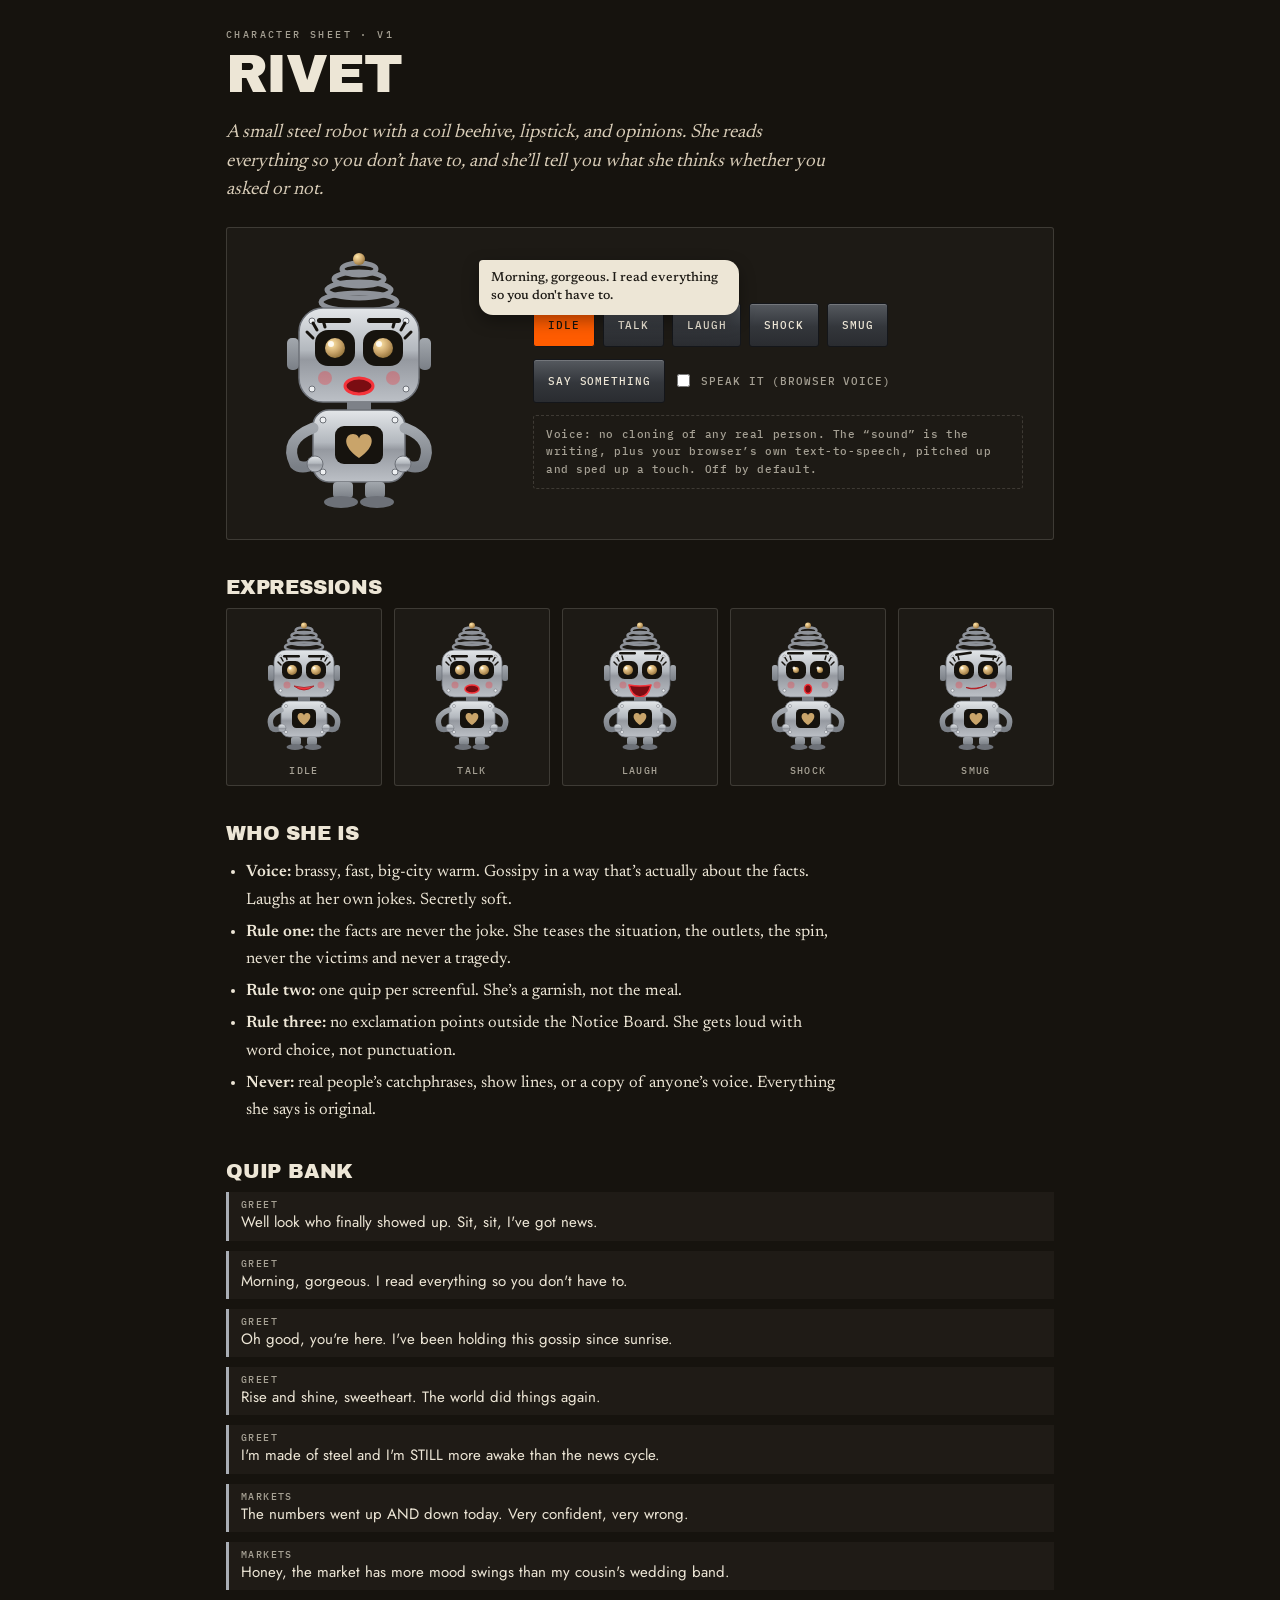
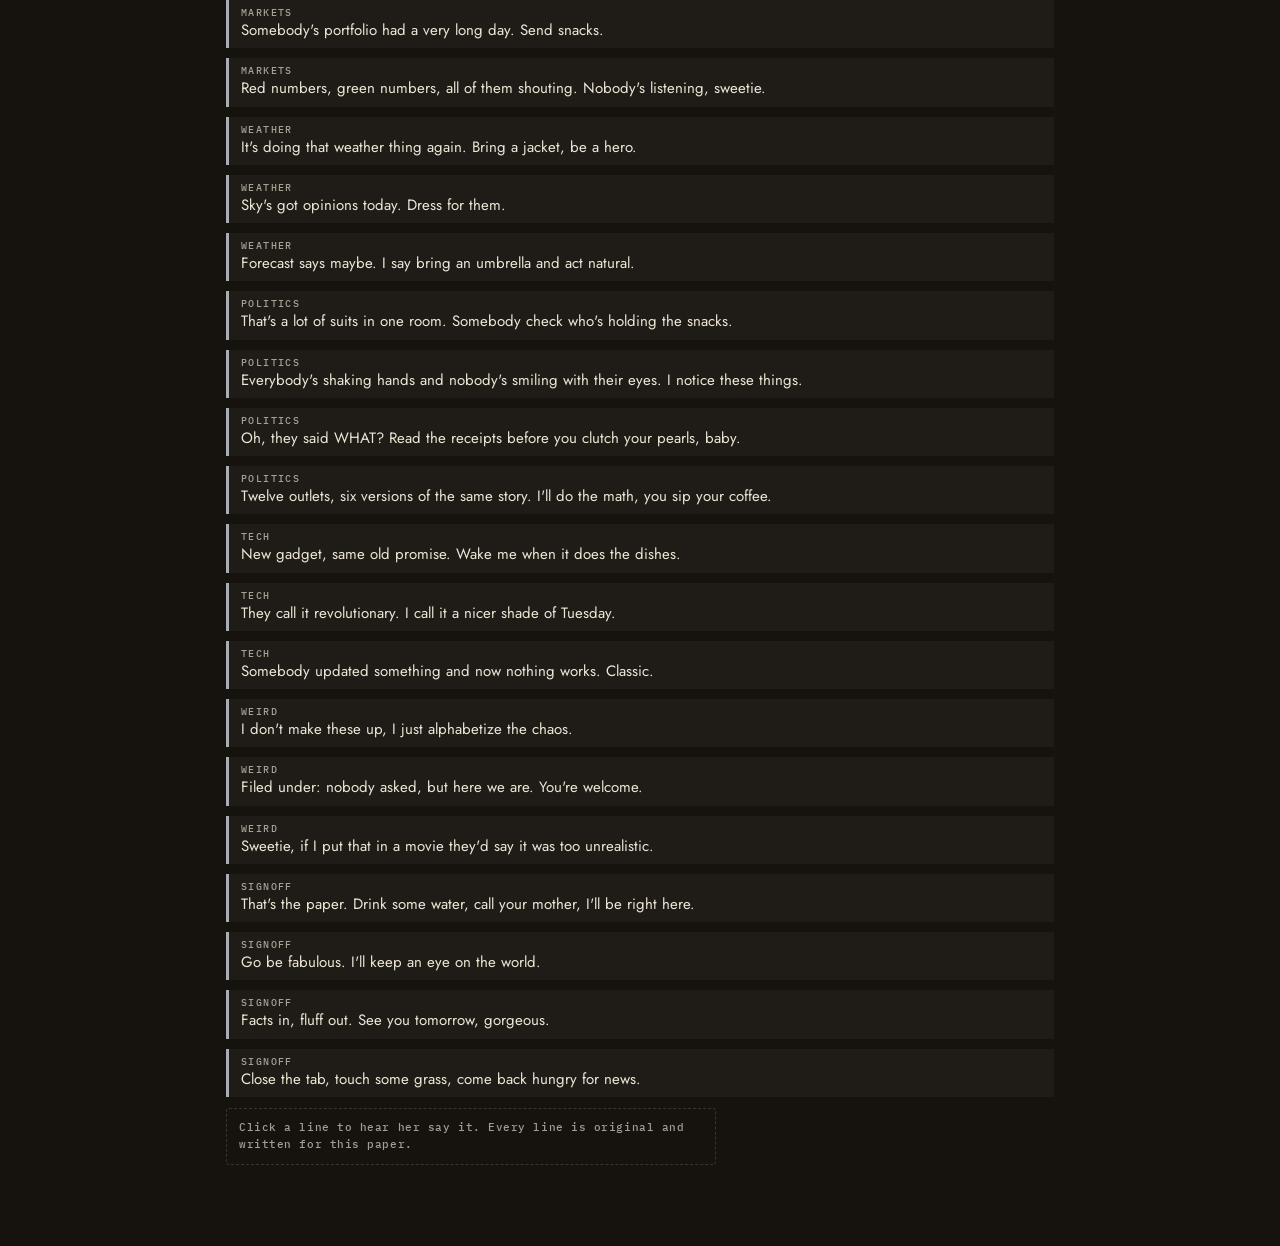
==== preview/rivet.html @ f455000c "Preview: add Rivet character sheet (build script fixed) Co-Authored-By: Claude Sonnet 5 <noreply@ant" ====
<!doctype html>
<html lang="en">
<head>
<meta charset="utf-8">
<meta name="viewport" content="width=device-width, initial-scale=1, viewport-fit=cover">
<title>Rivet: Character Sheet</title>
<style>
  @font-face { font-family: 'Archivo Black'; font-weight: 400; font-display: swap; src: url(fonts/ArchivoBlack-normal-400.woff2) format('woff2'); }
  @font-face { font-family: 'Jost'; font-weight: 400 700; font-display: swap; src: url(fonts/Jost-normal-400.woff2) format('woff2'); }
  @font-face { font-family: 'IBM Plex Mono'; font-weight: 500; font-display: swap; src: url(fonts/IBMPlexMono-normal-500.woff2) format('woff2'); }
  @font-face { font-family: 'Newsreader'; font-weight: 400 600; font-display: swap; src: url(fonts/Newsreader-normal-400.woff2) format('woff2'); }
  :root { --ink: #EDE6D6; --dim: rgba(237,230,214,.66); --ground: #16130E; --line: rgba(237,230,214,.16); --accent: #FF5C00; --steel: #A9AEB5;
    --display: "Archivo Black", "Arial Black", sans-serif; --ui: "Jost", system-ui, sans-serif; --mono: "IBM Plex Mono", ui-monospace, Consolas, monospace; --serif: "Newsreader", Georgia, serif; }
  * { box-sizing: border-box; }
  html, body { margin: 0; background: var(--ground); color: var(--ink); font: 15px/1.55 var(--ui); }
  main { max-width: 860px; margin: 0 auto; padding: 28px 16px 70px; }
  .kick { font: 500 10px var(--mono); letter-spacing: .24em; text-transform: uppercase; color: var(--dim); }
  h1 { font: 400 clamp(30px, 8vw, 54px)/.95 var(--display); letter-spacing: -.03em; text-transform: uppercase; margin: 8px 0 6px; }
  h2 { font: 400 20px/1.1 var(--display); letter-spacing: -.01em; text-transform: uppercase; margin: 36px 0 10px; }
  p, li { font-family: var(--serif); font-size: 16.5px; line-height: 1.65; max-width: 66ch; }
  .lede { font: italic 400 19px/1.5 var(--serif); color: #D9CDB8; max-width: 60ch; }
  .stage { display: grid; grid-template-columns: minmax(180px, 260px) 1fr; gap: 24px; align-items: center; margin: 22px 0; padding: 22px; border: 1px solid var(--line); border-radius: 3px; background: #1d1a15; }
  @media (max-width: 620px) { .stage { grid-template-columns: 1fr; justify-items: center; } }
  .moods { display: flex; flex-wrap: wrap; gap: 8px; margin: 12px 0; }
  button { font: 500 11px var(--mono); letter-spacing: .08em; text-transform: uppercase; color: var(--ink); cursor: pointer; padding: 10px 14px; min-height: 44px; border-radius: 3px; border: 1px solid #14161a;
    background: linear-gradient(180deg, #55595f, #33363b 55%, #2a2c30); box-shadow: inset 0 1px 0 rgba(255,255,255,.18); }
  button:hover, button[aria-pressed="true"] { background: var(--accent); color: #16130E; }
  :focus-visible { outline: 2px solid var(--ink); outline-offset: 3px; }
  .grid { display: grid; grid-template-columns: repeat(auto-fill, minmax(150px, 1fr)); gap: 12px; }
  .cell { border: 1px solid var(--line); border-radius: 3px; padding: 12px 8px 8px; text-align: center; background: #1d1a15; }
  .cell b { display: block; font: 500 10px var(--mono); letter-spacing: .14em; text-transform: uppercase; color: var(--dim); margin-top: 6px; }
  .quips { display: grid; gap: 10px; }
  .q { border-left: 3px solid var(--steel); padding: 6px 12px; background: rgba(237,230,214,.04); cursor: pointer; }
  .q small { display: block; font: 500 10px var(--mono); letter-spacing: .14em; text-transform: uppercase; color: var(--dim); }
  ul { padding-left: 20px; } li { margin: 5px 0; }
  .note { font: 500 11px/1.6 var(--mono); letter-spacing: .05em; color: var(--dim); border: 1px dashed var(--line); padding: 10px 12px; border-radius: 3px; max-width: 70ch; }
  label { font: 500 11px var(--mono); letter-spacing: .08em; text-transform: uppercase; color: var(--dim); display: inline-flex; gap: 8px; align-items: center; min-height: 44px; }
</style>
</head>
<body>
<main>
  <div class="kick">Character sheet &middot; v1</div>
  <h1>Rivet</h1>
  <p class="lede">A small steel robot with a coil beehive, lipstick, and opinions. She reads everything so you don&rsquo;t have to, and she&rsquo;ll tell you what she thinks whether you asked or not.</p>

  <div class="stage">
    <div id="hero" aria-live="off"></div>
    <div>
      <div class="kick">Try her</div>
      <div class="moods" id="moods" role="group" aria-label="Expressions"></div>
      <div class="moods">
        <button id="sayBtn">Say something</button>
        <label><input type="checkbox" id="voice"> Speak it (browser voice)</label>
      </div>
      <div class="note">Voice: no cloning of any real person. The &ldquo;sound&rdquo; is the writing, plus your browser&rsquo;s own text-to-speech, pitched up and sped up a touch. Off by default.</div>
    </div>
  </div>

  <h2>Expressions</h2>
  <div class="grid" id="sheet"></div>

  <h2>Who she is</h2>
  <ul>
    <li><b>Voice:</b> brassy, fast, big-city warm. Gossipy in a way that&rsquo;s actually about the facts. Laughs at her own jokes. Secretly soft.</li>
    <li><b>Rule one:</b> the facts are never the joke. She teases the situation, the outlets, the spin, never the victims and never a tragedy.</li>
    <li><b>Rule two:</b> one quip per screenful. She&rsquo;s a garnish, not the meal.</li>
    <li><b>Rule three:</b> no exclamation points outside the Notice Board. She gets loud with word choice, not punctuation.</li>
    <li><b>Never:</b> real people&rsquo;s catchphrases, show lines, or a copy of anyone&rsquo;s voice. Everything she says is original.</li>
  </ul>

  <h2>Quip bank</h2>
  <div class="quips" id="quips"></div>
  <p class="note">Click a line to hear her say it. Every line is original and written for this paper.</p>
</main>
<script src="rivet.js"></script>
<script>
  const $ = (id) => document.getElementById(id);
  const hero = Rivet.make({ size: 220 }); $('hero').appendChild(hero.el);
  const MOODS = ['idle', 'talk', 'laugh', 'shock', 'smug'];
  MOODS.forEach((m) => { const b = document.createElement('button'); b.textContent = m; b.setAttribute('aria-pressed', m === 'idle'); b.onclick = () => { hero.mood(m); [...$('moods').children].forEach((x) => x.setAttribute('aria-pressed', x === b)); }; $('moods').appendChild(b); });
  MOODS.forEach((m) => { const c = document.createElement('div'); c.className = 'cell'; const r = Rivet.make({ size: 110 }); r.mood(m); c.appendChild(r.el); c.insertAdjacentHTML('beforeend', `<b>${m}</b>`); $('sheet').appendChild(c); });
  const kinds = Object.keys(Rivet.QUIPS); let n = 0;
  const speak = () => $('voice').checked;
  $('sayBtn').onclick = () => { const k = kinds[n % kinds.length]; hero.say(Rivet.quip(k, n), { speak: speak(), mood: k === 'weird' ? 'laugh' : k === 'politics' ? 'smug' : 'talk' }); n++; };
  kinds.forEach((k) => Rivet.QUIPS[k].forEach((t) => { const d = document.createElement('div'); d.className = 'q'; d.tabIndex = 0; d.setAttribute('role', 'button'); d.innerHTML = `<small>${k}</small>`; d.append(t);
    const go = () => hero.say(t, { speak: speak(), mood: k === 'weird' ? 'laugh' : k === 'politics' ? 'smug' : 'talk' });
    d.onclick = go; d.onkeydown = (e) => { if (e.key === 'Enter' || e.key === ' ') { e.preventDefault(); go(); } }; $('quips').appendChild(d); }));
  setTimeout(() => hero.say(Rivet.quip('greet', 1), { mood: 'talk' }), 900);
</script>
</body>
</html>
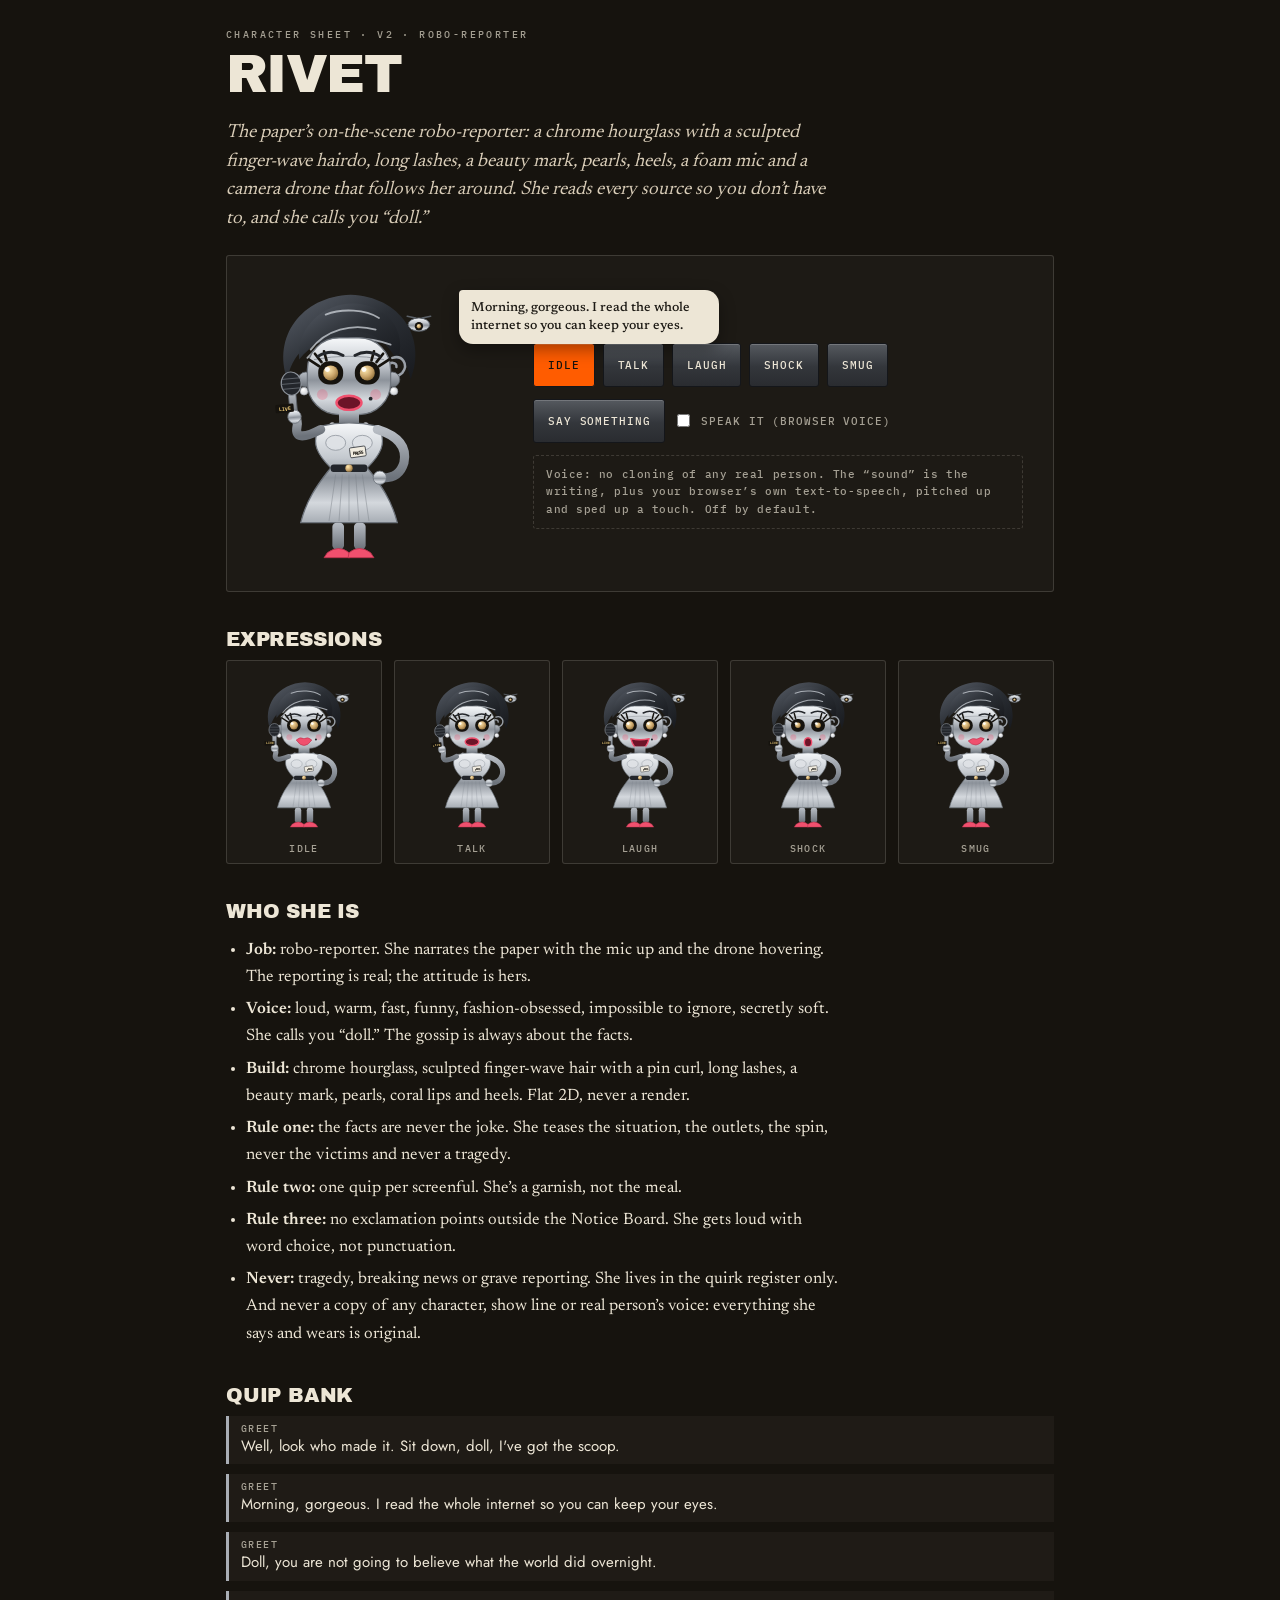
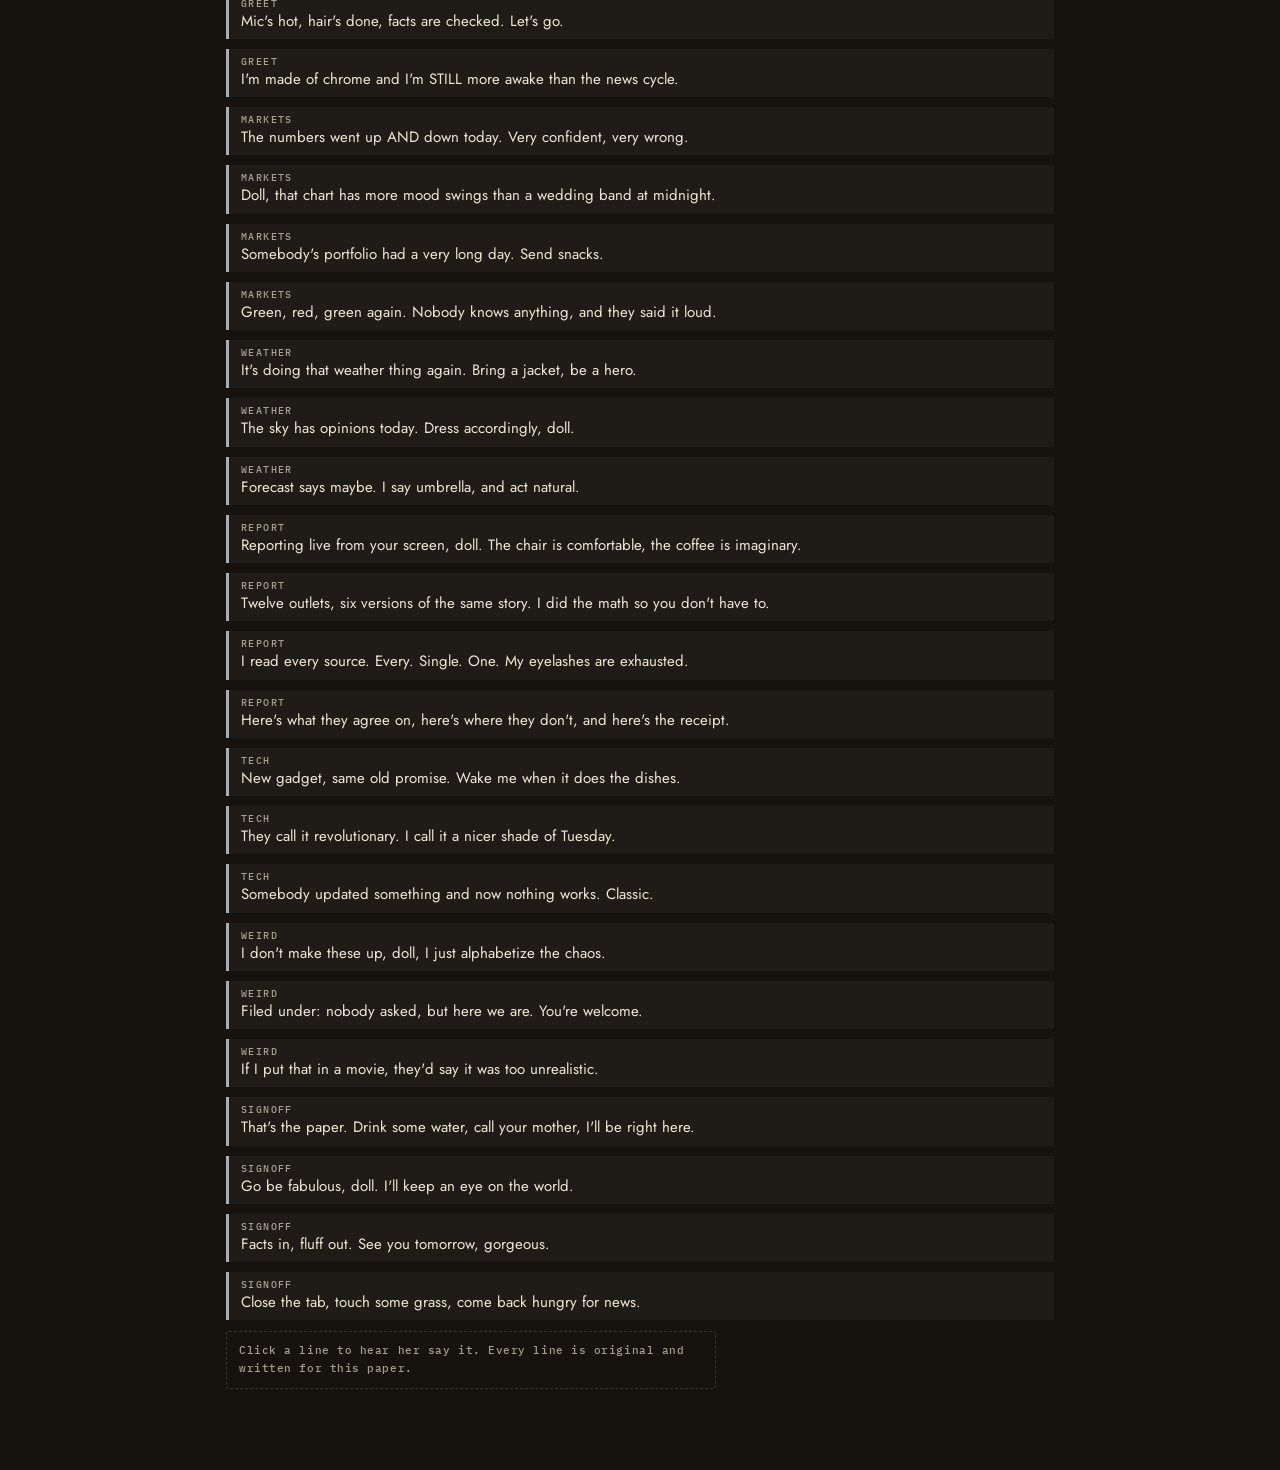
==== commit 83dc91fe: "Preview v9 (banned motifs removed) + Rivet v2 robo-reporter; review request for Muse Co-Authored-By:" ====
--- a/preview/rivet.html
+++ b/preview/rivet.html
@@ -39,9 +39,9 @@
 </head>
 <body>
 <main>
-  <div class="kick">Character sheet &middot; v1</div>
+  <div class="kick">Character sheet &middot; v2 &middot; robo-reporter</div>
   <h1>Rivet</h1>
-  <p class="lede">A small steel robot with a coil beehive, lipstick, and opinions. She reads everything so you don&rsquo;t have to, and she&rsquo;ll tell you what she thinks whether you asked or not.</p>
+  <p class="lede">The paper&rsquo;s on-the-scene robo-reporter: a chrome hourglass with a sculpted finger-wave hairdo, long lashes, a beauty mark, pearls, heels, a foam mic and a camera drone that follows her around. She reads every source so you don&rsquo;t have to, and she calls you &ldquo;doll.&rdquo;</p>
 
   <div class="stage">
     <div id="hero" aria-live="off"></div>
@@ -61,11 +61,13 @@
 
   <h2>Who she is</h2>
   <ul>
-    <li><b>Voice:</b> brassy, fast, big-city warm. Gossipy in a way that&rsquo;s actually about the facts. Laughs at her own jokes. Secretly soft.</li>
+    <li><b>Job:</b> robo-reporter. She narrates the paper with the mic up and the drone hovering. The reporting is real; the attitude is hers.</li>
+    <li><b>Voice:</b> loud, warm, fast, funny, fashion-obsessed, impossible to ignore, secretly soft. She calls you &ldquo;doll.&rdquo; The gossip is always about the facts.</li>
+    <li><b>Build:</b> chrome hourglass, sculpted finger-wave hair with a pin curl, long lashes, a beauty mark, pearls, coral lips and heels. Flat 2D, never a render.</li>
     <li><b>Rule one:</b> the facts are never the joke. She teases the situation, the outlets, the spin, never the victims and never a tragedy.</li>
     <li><b>Rule two:</b> one quip per screenful. She&rsquo;s a garnish, not the meal.</li>
     <li><b>Rule three:</b> no exclamation points outside the Notice Board. She gets loud with word choice, not punctuation.</li>
-    <li><b>Never:</b> real people&rsquo;s catchphrases, show lines, or a copy of anyone&rsquo;s voice. Everything she says is original.</li>
+    <li><b>Never:</b> tragedy, breaking news or grave reporting. She lives in the quirk register only. And never a copy of any character, show line or real person&rsquo;s voice: everything she says and wears is original.</li>
   </ul>
 
   <h2>Quip bank</h2>
@@ -75,15 +77,15 @@
 <script src="rivet.js"></script>
 <script>
   const $ = (id) => document.getElementById(id);
-  const hero = Rivet.make({ size: 220 }); $('hero').appendChild(hero.el);
+  const hero = Rivet.make({ size: 200 }); $('hero').appendChild(hero.el);
   const MOODS = ['idle', 'talk', 'laugh', 'shock', 'smug'];
   MOODS.forEach((m) => { const b = document.createElement('button'); b.textContent = m; b.setAttribute('aria-pressed', m === 'idle'); b.onclick = () => { hero.mood(m); [...$('moods').children].forEach((x) => x.setAttribute('aria-pressed', x === b)); }; $('moods').appendChild(b); });
   MOODS.forEach((m) => { const c = document.createElement('div'); c.className = 'cell'; const r = Rivet.make({ size: 110 }); r.mood(m); c.appendChild(r.el); c.insertAdjacentHTML('beforeend', `<b>${m}</b>`); $('sheet').appendChild(c); });
   const kinds = Object.keys(Rivet.QUIPS); let n = 0;
   const speak = () => $('voice').checked;
-  $('sayBtn').onclick = () => { const k = kinds[n % kinds.length]; hero.say(Rivet.quip(k, n), { speak: speak(), mood: k === 'weird' ? 'laugh' : k === 'politics' ? 'smug' : 'talk' }); n++; };
+  $('sayBtn').onclick = () => { const k = kinds[n % kinds.length]; hero.say(Rivet.quip(k, n), { speak: speak(), mood: k === 'weird' ? 'laugh' : k === 'report' ? 'smug' : 'talk' }); n++; };
   kinds.forEach((k) => Rivet.QUIPS[k].forEach((t) => { const d = document.createElement('div'); d.className = 'q'; d.tabIndex = 0; d.setAttribute('role', 'button'); d.innerHTML = `<small>${k}</small>`; d.append(t);
-    const go = () => hero.say(t, { speak: speak(), mood: k === 'weird' ? 'laugh' : k === 'politics' ? 'smug' : 'talk' });
+    const go = () => hero.say(t, { speak: speak(), mood: k === 'weird' ? 'laugh' : k === 'report' ? 'smug' : 'talk' });
     d.onclick = go; d.onkeydown = (e) => { if (e.key === 'Enter' || e.key === ' ') { e.preventDefault(); go(); } }; $('quips').appendChild(d); }));
   setTimeout(() => hero.say(Rivet.quip('greet', 1), { mood: 'talk' }), 900);
 </script>
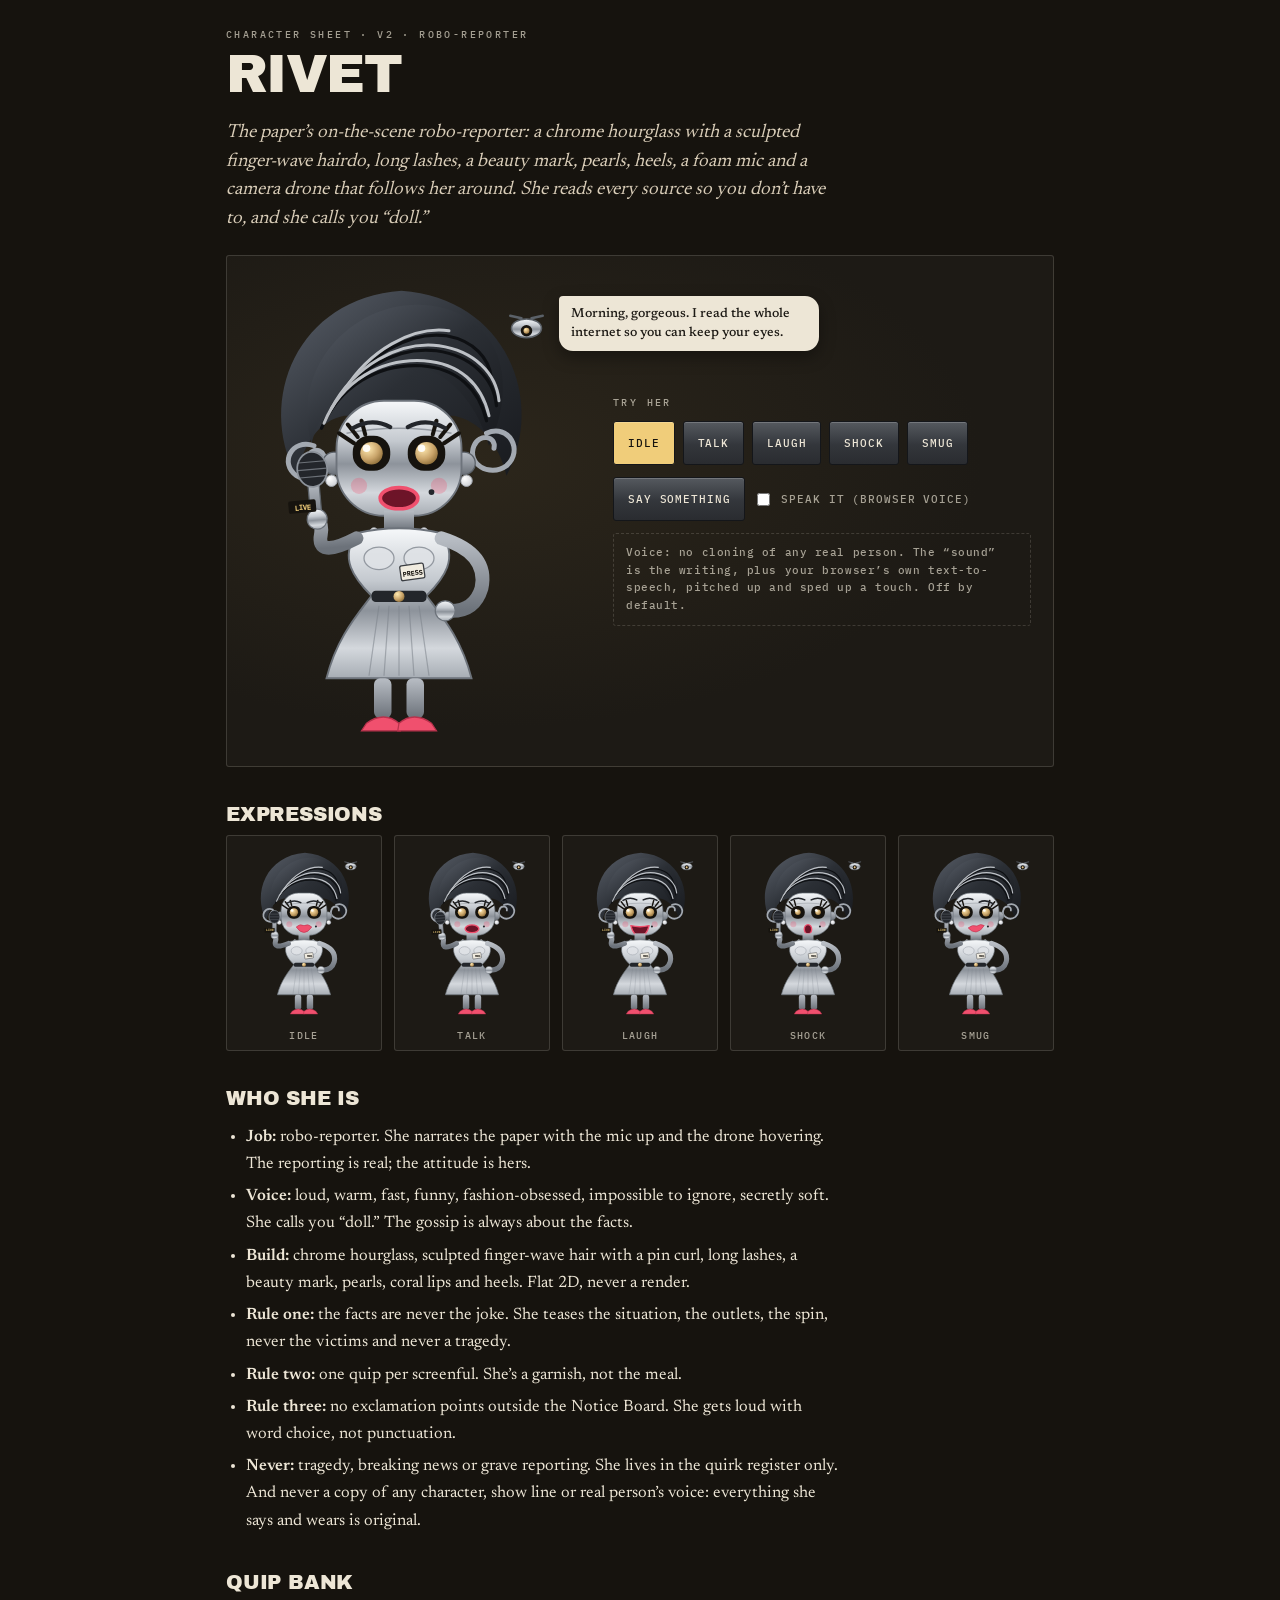
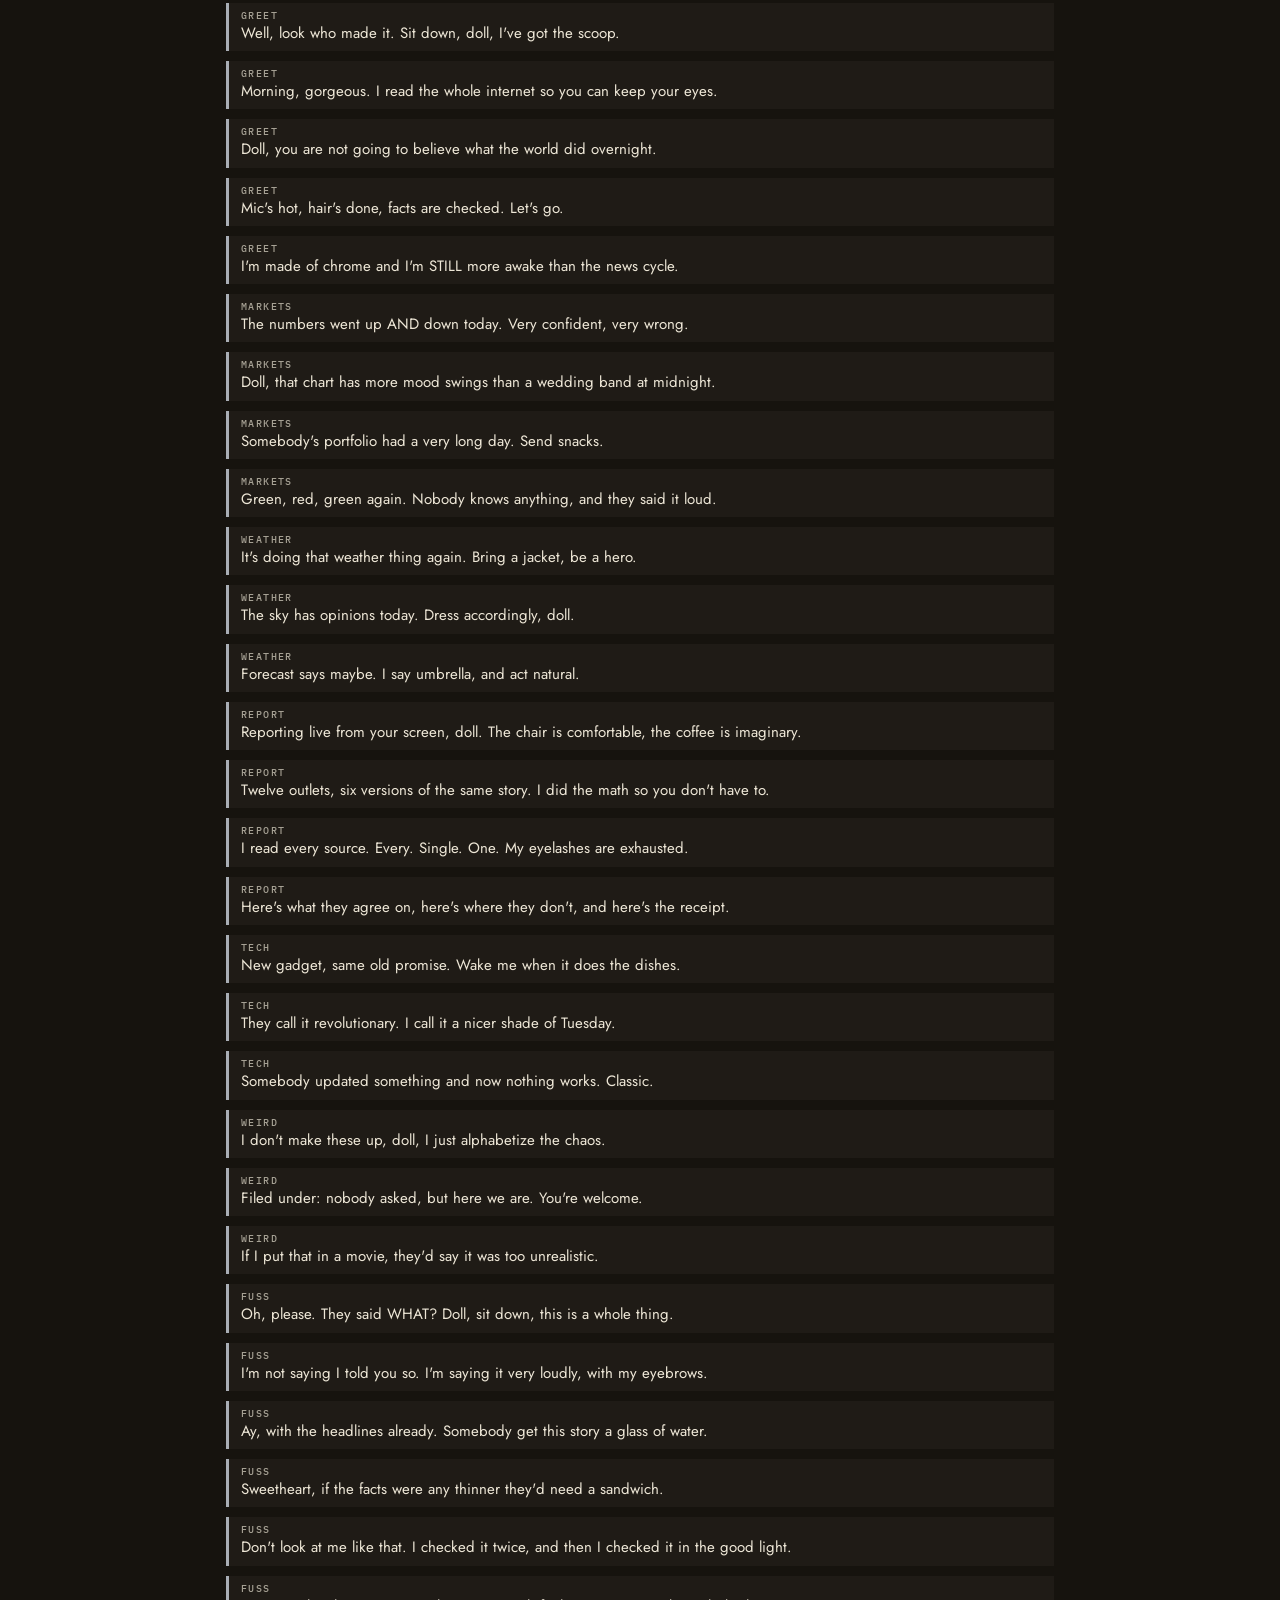
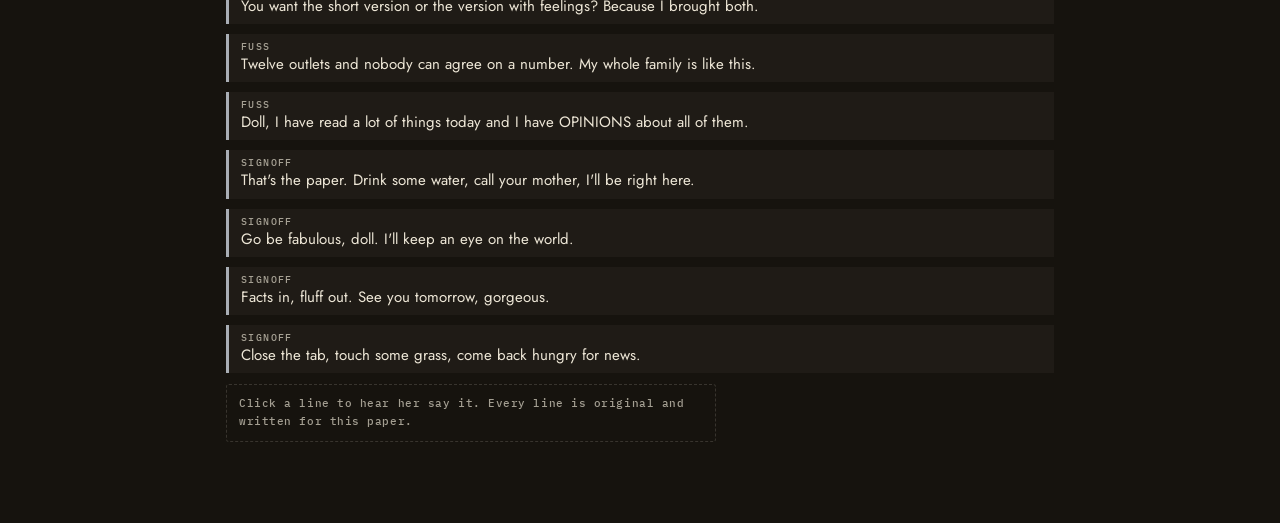
==== commit d34508d3: "Preview v10: fixes from Muse's review of 89ac280" ====
--- a/preview/rivet.html
+++ b/preview/rivet.html
@@ -9,7 +9,7 @@
   @font-face { font-family: 'Jost'; font-weight: 400 700; font-display: swap; src: url(fonts/Jost-normal-400.woff2) format('woff2'); }
   @font-face { font-family: 'IBM Plex Mono'; font-weight: 500; font-display: swap; src: url(fonts/IBMPlexMono-normal-500.woff2) format('woff2'); }
   @font-face { font-family: 'Newsreader'; font-weight: 400 600; font-display: swap; src: url(fonts/Newsreader-normal-400.woff2) format('woff2'); }
-  :root { --ink: #EDE6D6; --dim: rgba(237,230,214,.66); --ground: #16130E; --line: rgba(237,230,214,.16); --accent: #FF5C00; --steel: #A9AEB5;
+  :root { --ink: #EDE6D6; --dim: rgba(237,230,214,.66); --ground: #16130E; --line: rgba(237,230,214,.16); --accent: #F0CD7A; --steel: #A9AEB5;
     --display: "Archivo Black", "Arial Black", sans-serif; --ui: "Jost", system-ui, sans-serif; --mono: "IBM Plex Mono", ui-monospace, Consolas, monospace; --serif: "Newsreader", Georgia, serif; }
   * { box-sizing: border-box; }
   html, body { margin: 0; background: var(--ground); color: var(--ink); font: 15px/1.55 var(--ui); }
@@ -19,7 +19,7 @@
   h2 { font: 400 20px/1.1 var(--display); letter-spacing: -.01em; text-transform: uppercase; margin: 36px 0 10px; }
   p, li { font-family: var(--serif); font-size: 16.5px; line-height: 1.65; max-width: 66ch; }
   .lede { font: italic 400 19px/1.5 var(--serif); color: #D9CDB8; max-width: 60ch; }
-  .stage { display: grid; grid-template-columns: minmax(180px, 260px) 1fr; gap: 24px; align-items: center; margin: 22px 0; padding: 22px; border: 1px solid var(--line); border-radius: 3px; background: #1d1a15; }
+  .stage { display: grid; grid-template-columns: minmax(240px, 340px) 1fr; gap: 24px; align-items: center; margin: 22px 0; padding: 22px; border: 1px solid var(--line); border-radius: 3px; background: radial-gradient(ellipse at 30% 40%, #2c261b 0%, #1d1a15 62%); }
   @media (max-width: 620px) { .stage { grid-template-columns: 1fr; justify-items: center; } }
   .moods { display: flex; flex-wrap: wrap; gap: 8px; margin: 12px 0; }
   button { font: 500 11px var(--mono); letter-spacing: .08em; text-transform: uppercase; color: var(--ink); cursor: pointer; padding: 10px 14px; min-height: 44px; border-radius: 3px; border: 1px solid #14161a;
@@ -77,7 +77,7 @@
 <script src="rivet.js"></script>
 <script>
   const $ = (id) => document.getElementById(id);
-  const hero = Rivet.make({ size: 200 }); $('hero').appendChild(hero.el);
+  const hero = Rivet.make({ size: Math.min(300, Math.max(170, innerWidth - 110)), enter: true }); $('hero').appendChild(hero.el);
   const MOODS = ['idle', 'talk', 'laugh', 'shock', 'smug'];
   MOODS.forEach((m) => { const b = document.createElement('button'); b.textContent = m; b.setAttribute('aria-pressed', m === 'idle'); b.onclick = () => { hero.mood(m); [...$('moods').children].forEach((x) => x.setAttribute('aria-pressed', x === b)); }; $('moods').appendChild(b); });
   MOODS.forEach((m) => { const c = document.createElement('div'); c.className = 'cell'; const r = Rivet.make({ size: 110 }); r.mood(m); c.appendChild(r.el); c.insertAdjacentHTML('beforeend', `<b>${m}</b>`); $('sheet').appendChild(c); });
